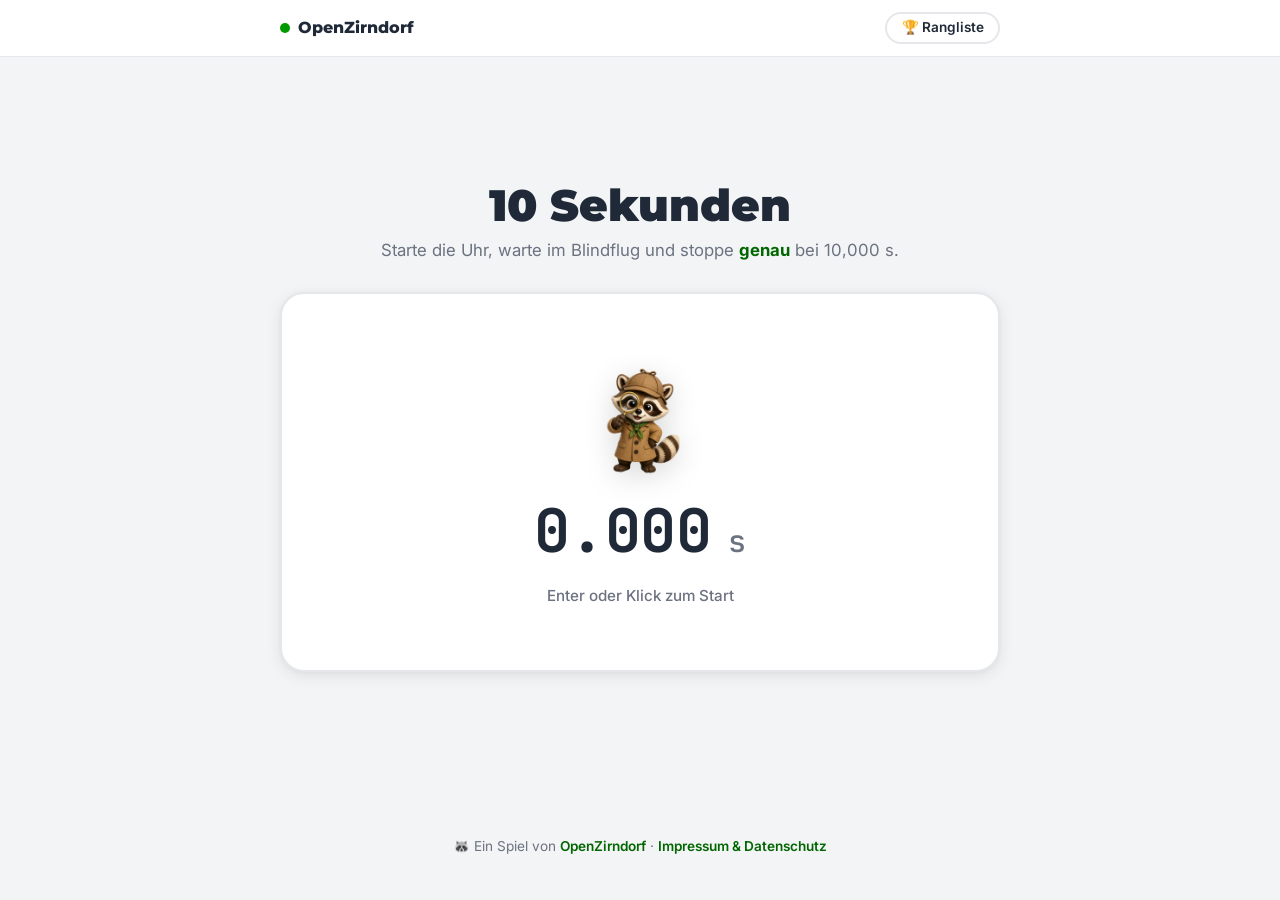
==== index.html @ 09c9be19 "Spiel „10 Sekunden“: statische Seite mit Preisstufen 10-Sekunden-Zeitgefühlsspiel im OpenZirndorf-Lo" ====
<!doctype html>
<html lang="de">
<head>
  <meta charset="utf-8" />
  <meta name="viewport" content="width=device-width, initial-scale=1" />
  <title>10 Sekunden – Triff die Zeit!</title>
  <meta name="description" content="Triff exakt 10 Sekunden ohne hinzuschauen. Ein kleines Reaktionsspiel von OpenZirndorf mit Waschbär-Maskottchen und lokaler Bestenliste." />
  <link rel="icon" href="images/favicon.svg" type="image/svg+xml" />
  <link rel="preconnect" href="https://fonts.googleapis.com" />
  <link rel="preconnect" href="https://fonts.gstatic.com" crossorigin />
  <link href="https://fonts.googleapis.com/css2?family=Inter:ital,opsz,wght@0,14..32,400;0,14..32,500;0,14..32,600;0,14..32,700;0,14..32,800&family=Montserrat:wght@700;800;900&family=JetBrains+Mono:wght@500;700&display=swap" rel="stylesheet" />
  <link rel="stylesheet" href="style.css" />
</head>
<body>
  <a class="skip-link" href="#stage">Zum Spiel springen</a>

  <header class="topbar">
    <div class="container topbar-inner">
      <a class="brand" href="https://openzirndorf.de/" target="_blank" rel="noopener noreferrer">
        <span class="brand-dot" aria-hidden="true"></span>
        OpenZirndorf
      </a>
      <button class="btn btn-outline btn-sm" id="open-leaderboard" type="button" aria-haspopup="dialog">
        🏆 Rangliste
      </button>
    </div>
  </header>

  <main id="main">
    <div class="container stage-wrap">

      <h1 class="title">10 Sekunden</h1>
      <p class="subtitle">Starte die Uhr, warte im Blindflug und stoppe <strong>genau</strong> bei 10,000&nbsp;s.</p>

      <section id="stage" class="stage" tabindex="0" role="button" aria-label="Spielfläche – Enter oder Klick zum Starten/Stoppen">

        <img class="mascot" id="mascot" src="images/waschbaer.png" alt="Der OpenZirndorf-Waschbär mit Lupe" />

        <div class="timer" id="timer" aria-live="off">
          <span id="timer-value">0.000</span><span class="timer-unit">&nbsp;s</span>
        </div>

        <p class="stage-hint" id="stage-hint">Enter oder Klick zum Start</p>

        <div class="result" id="result" hidden>
          <div class="prize-banner" id="prize-banner" hidden role="status">
            <span class="prize-label" id="prize-label"></span>
            <span class="prize-instruction">Zeig das dem Standpersonal für deinen Stempel.</span>
          </div>
          <p class="result-headline" id="result-headline"></p>
          <p class="result-detail" id="result-detail"></p>

          <form class="entry-form" id="entry-form" hidden>
            <label for="nickname">Top-20-Ergebnis! Magst du dich eintragen? (freiwillig)</label>
            <div class="entry-row">
              <input type="text" id="nickname" name="nickname" maxlength="20" placeholder="Nickname (optional)" autocomplete="off" />
              <button class="btn btn-primary" type="submit">Eintragen</button>
            </div>
            <button class="btn-link" id="skip-entry" type="button">Ohne Eintrag weiter</button>
          </form>

          <p class="result-again">Enter oder Klick für die nächste Runde</p>
        </div>

      </section>

    </div>
  </main>

  <div class="modal-backdrop" id="modal-backdrop" hidden>
    <div class="modal" role="dialog" aria-modal="true" aria-labelledby="modal-title">
      <div class="modal-head">
        <h2 id="modal-title">🏆 Top 20</h2>
        <button class="btn-icon" id="close-leaderboard" type="button" aria-label="Schließen">✕</button>
      </div>
      <p class="modal-hint">Gespeichert nur in diesem Browser.</p>
      <ol class="leaderboard-list" id="leaderboard-list"></ol>
      <p class="leaderboard-empty" id="leaderboard-empty" hidden>Noch keine Einträge – sei der/die Erste!</p>
    </div>
  </div>

  <footer class="footer">
    <div class="container">
      <p>🦝 Ein Spiel von <a href="https://openzirndorf.de/" target="_blank" rel="noopener noreferrer">OpenZirndorf</a> · <a href="impressum.html">Impressum &amp; Datenschutz</a></p>
    </div>
  </footer>

  <script src="app.js"></script>
</body>
</html>
---- style.css ----
/* ============================================================
   10 Sekunden – Stylesheet
   Farb-/Typo-Tokens übernommen aus den OpenZirndorf Design Tokens v1
   (https://openzirndorf.de/design-tokens/v1/tokens.css), lokal
   eingebettet, damit die Seite als reines statisches GitHub-Pages-
   Deployment ohne externe Abhängigkeit (außer Google Fonts) läuft.
   ============================================================ */

:root {
  --oz-brand-green:       #009A00;
  --oz-brand-green-hover: #007a00;
  --oz-brand-green-dark:  #006600;
  --oz-brand-dark:        #1F2937;
  --oz-brand-orange:      #d96020;

  --text:         #1F2937;
  --text-muted:   #6B7280;
  --bg:           #FFFFFF;
  --bg-alt:       #F3F4F6;
  --bg-green:     #eef7e6;
  --bg-orange:    #fff4eb;
  --border:       #E5E7EB;

  --font-heading: 'Montserrat', sans-serif;
  --font-body:    'Inter', 'Segoe UI', system-ui, sans-serif;
  --font-mono:    'JetBrains Mono', 'Fira Code', monospace;

  --radius-sm: 8px;
  --radius:    14px;
  --radius-lg: 24px;

  --shadow:       0 4px 16px rgba(0, 0, 0, 0.08), 0 1px 4px rgba(0, 0, 0, 0.04);
  --shadow-hover: 0 8px 32px rgba(0, 0, 0, 0.12), 0 2px 8px rgba(0, 0, 0, 0.06);

  --container: min(720px, calc(100% - 2.5rem));
  --t: 0.2s ease;
}

*, *::before, *::after { box-sizing: border-box; }

html { scroll-behavior: smooth; }

body {
  margin: 0;
  min-height: 100vh;
  display: flex;
  flex-direction: column;
  font-family: var(--font-body);
  color: var(--text);
  background: var(--bg-alt);
  -webkit-font-smoothing: antialiased;
  -moz-osx-font-smoothing: grayscale;
}

main { flex: 1; display: flex; align-items: center; }
img { max-width: 100%; height: auto; }
a { color: inherit; }
button { font-family: inherit; cursor: pointer; }

.skip-link {
  position: absolute;
  left: -10000px;
  top: 1rem;
  z-index: 100;
  background: #fff;
  color: var(--text);
  padding: 0.5rem 1rem;
  border-radius: var(--radius-sm);
  border: 1px solid var(--border);
  font-weight: 600;
}
.skip-link:focus { left: 1rem; }

.container { width: var(--container); margin: 0 auto; }

/* ---- Topbar ---- */
.topbar {
  background: #fff;
  border-bottom: 1px solid var(--border);
}
.topbar-inner {
  display: flex;
  align-items: center;
  justify-content: space-between;
  padding: 0.75rem 0;
}
.brand {
  display: inline-flex;
  align-items: center;
  gap: 0.5rem;
  font-family: var(--font-heading);
  font-weight: 800;
  text-decoration: none;
  font-size: 1rem;
  color: var(--text);
}
.brand-dot {
  width: 10px;
  height: 10px;
  border-radius: 50%;
  background: var(--oz-brand-green);
  display: inline-block;
}

/* ---- Buttons ---- */
.btn {
  display: inline-flex;
  align-items: center;
  justify-content: center;
  gap: 0.4em;
  padding: 0.65rem 1.3rem;
  border-radius: 999px;
  font-size: 0.95rem;
  font-weight: 600;
  line-height: 1;
  border: 2px solid transparent;
  transition: transform var(--t), box-shadow var(--t), background var(--t), color var(--t), border-color var(--t);
  white-space: nowrap;
}
.btn:hover { transform: translateY(-1px); }
.btn:active { transform: translateY(0); }
.btn-sm { padding: 0.45rem 0.9rem; font-size: 0.85rem; }

.btn-primary {
  background: var(--oz-brand-green);
  color: #fff;
  border-color: var(--oz-brand-green);
}
.btn-primary:hover {
  background: var(--oz-brand-green-hover);
  border-color: var(--oz-brand-green-hover);
  box-shadow: 0 4px 16px rgba(0, 154, 0, 0.35);
}

.btn-outline {
  background: transparent;
  color: var(--text);
  border-color: var(--border);
}
.btn-outline:hover { background: var(--bg-alt); border-color: #b0b7c0; }

.btn-icon {
  background: transparent;
  border: none;
  font-size: 1.1rem;
  color: var(--text-muted);
  padding: 0.25rem 0.5rem;
  border-radius: var(--radius-sm);
}
.btn-icon:hover { background: var(--bg-alt); color: var(--text); }

/* ---- Stage ---- */
.stage-wrap { padding: 2.5rem 0 3rem; text-align: center; }

.title {
  font-family: var(--font-heading);
  font-weight: 900;
  font-size: clamp(2rem, 6vw, 2.75rem);
  margin: 0 0 0.5rem;
  color: var(--oz-brand-dark);
}
.subtitle {
  margin: 0 0 2rem;
  color: var(--text-muted);
  font-size: 1.05rem;
}
.subtitle strong { color: var(--oz-brand-green-dark); }

.stage {
  position: relative;
  background: #fff;
  border-radius: var(--radius-lg);
  box-shadow: var(--shadow);
  border: 2px solid var(--border);
  padding: 2.5rem 1.75rem 2rem;
  min-height: 380px;
  display: flex;
  flex-direction: column;
  align-items: center;
  justify-content: center;
  gap: 1rem;
  cursor: pointer;
  user-select: none;
  transition: box-shadow var(--t), border-color var(--t), transform var(--t);
}
.stage:hover { box-shadow: var(--shadow-hover); }
.stage:focus-visible {
  outline: none;
  border-color: var(--oz-brand-green);
  box-shadow: 0 0 0 4px var(--bg-green), var(--shadow-hover);
}
.stage.is-running {
  border-color: var(--oz-brand-orange);
  background: var(--bg-orange);
}
.stage.is-result {
  border-color: var(--oz-brand-green);
  background: var(--bg-green);
}

.mascot {
  width: 108px;
  height: auto;
  filter: drop-shadow(0 6px 14px rgba(0, 0, 0, 0.15));
  transition: transform var(--t);
}
.stage.is-running .mascot { animation: sniff var(--sniff-duration, 1.15s) ease-in-out infinite; }
.stage.is-result .mascot { transform: scale(1.06) rotate(-2deg); }

@keyframes sniff {
  0%, 100% { transform: translateY(0) rotate(0deg); }
  50% { transform: translateY(-4px) rotate(-3deg); }
}

.timer {
  font-family: var(--font-mono);
  font-variant-numeric: tabular-nums;
  font-weight: 700;
  font-size: clamp(2.5rem, 9vw, 3.75rem);
  color: var(--oz-brand-dark);
  letter-spacing: -0.01em;
}
.timer-unit { font-size: 0.5em; color: var(--text-muted); font-weight: 500; }

.timer.is-hidden #timer-value,
.timer.is-hidden .timer-unit {
  visibility: hidden;
}
.timer.is-hidden { position: relative; }
.timer.is-hidden::after {
  content: "🔍 …schnüffel…";
  position: absolute;
  inset: 0;
  display: flex;
  align-items: center;
  justify-content: center;
  font-family: var(--font-body);
  font-weight: 600;
  font-size: 1.1rem;
  color: var(--oz-brand-orange);
  animation: pulse 1.1s ease-in-out infinite;
}
@keyframes pulse {
  0%, 100% { opacity: 0.55; }
  50% { opacity: 1; }
}

.stage-hint {
  margin: 0;
  color: var(--text-muted);
  font-size: 0.95rem;
  font-weight: 500;
}

.result { width: 100%; max-width: 360px; }

.prize-banner[hidden] {
  display: none;
}
.prize-banner {
  display: block;
  border-radius: var(--radius);
  padding: 0.9rem 1.1rem;
  margin: 0 0 1rem;
  font-size: 1rem;
  animation: prize-pop 0.4s ease;
}
.prize-label {
  display: block;
  font-family: var(--font-heading);
  font-weight: 800;
  font-size: 1.3rem;
  margin-bottom: 0.2rem;
}
.prize-instruction {
  display: block;
  font-size: 0.9rem;
  font-weight: 600;
}
.prize-haupt {
  background: #fff7e0;
  border: 2px solid #b8860b;
  color: #7a5c00;
}
.prize-trost {
  background: var(--bg-green);
  border: 2px solid var(--oz-brand-green);
  color: var(--oz-brand-green-dark);
}
@keyframes prize-pop {
  0% { transform: scale(0.9); opacity: 0; }
  100% { transform: scale(1); opacity: 1; }
}

.result-headline {
  font-family: var(--font-heading);
  font-weight: 800;
  font-size: 1.4rem;
  margin: 0 0 0.4rem;
  color: var(--oz-brand-green-dark);
}
.result-detail {
  margin: 0 0 1.25rem;
  color: var(--text);
  font-size: 1.05rem;
}
.result-detail .deviation { font-family: var(--font-mono); font-weight: 700; }
.result-again {
  margin: 1rem 0 0;
  color: var(--text-muted);
  font-size: 0.9rem;
}

.entry-form { text-align: left; }
.entry-form label {
  display: block;
  font-weight: 600;
  font-size: 0.9rem;
  margin-bottom: 0.4rem;
  color: var(--oz-brand-dark);
}
.entry-row { display: flex; gap: 0.5rem; }
.entry-row input {
  flex: 1;
  min-width: 0;
  padding: 0.6rem 0.85rem;
  border-radius: var(--radius-sm);
  border: 2px solid var(--border);
  font-size: 0.95rem;
  font-family: inherit;
}
.entry-row input:focus {
  outline: none;
  border-color: var(--oz-brand-green);
}

.btn-link {
  display: inline-block;
  margin-top: 0.6rem;
  background: none;
  border: none;
  padding: 0;
  font-size: 0.85rem;
  color: var(--text-muted);
  text-decoration: underline;
}
.btn-link:hover { color: var(--text); }

/* ---- Leaderboard modal ---- */
.modal-backdrop[hidden] {
  display: none;
}
.modal-backdrop {
  position: fixed;
  inset: 0;
  background: rgba(17, 24, 39, 0.5);
  display: flex;
  align-items: center;
  justify-content: center;
  padding: 1.5rem;
  z-index: 100;
}
.modal {
  background: #fff;
  border-radius: var(--radius-lg);
  box-shadow: var(--shadow-hover);
  width: min(420px, 100%);
  max-height: 85vh;
  overflow-y: auto;
  padding: 1.5rem;
}
.modal-head {
  display: flex;
  align-items: center;
  justify-content: space-between;
  margin-bottom: 0.25rem;
}
.modal-head h2 {
  font-family: var(--font-heading);
  font-size: 1.3rem;
  margin: 0;
}
.modal-hint {
  margin: 0 0 1rem;
  color: var(--text-muted);
  font-size: 0.85rem;
}

.leaderboard-list {
  list-style: none;
  margin: 0;
  padding: 0;
  display: flex;
  flex-direction: column;
  gap: 0.4rem;
}
.leaderboard-list li {
  display: flex;
  align-items: center;
  gap: 0.75rem;
  padding: 0.55rem 0.7rem;
  border-radius: var(--radius-sm);
  background: var(--bg-alt);
  font-size: 0.95rem;
}
.leaderboard-list li.is-new {
  background: var(--bg-green);
  border: 1px solid var(--oz-brand-green);
}
.leaderboard-list .rank {
  font-family: var(--font-mono);
  font-weight: 700;
  color: var(--text-muted);
  width: 1.6em;
  text-align: right;
}
.leaderboard-list li:nth-child(1) .rank { color: #b8860b; }
.leaderboard-list li:nth-child(2) .rank { color: #8a8f98; }
.leaderboard-list li:nth-child(3) .rank { color: #a9652f; }
.leaderboard-list .lb-nick {
  flex: 1;
  font-weight: 600;
  overflow: hidden;
  text-overflow: ellipsis;
  white-space: nowrap;
}
.leaderboard-list .lb-dev {
  font-family: var(--font-mono);
  color: var(--oz-brand-green-dark);
  font-size: 0.9rem;
}
.leaderboard-empty { color: var(--text-muted); font-size: 0.95rem; }

/* ---- Footer ---- */
.footer {
  padding: 1.5rem 0 2rem;
  text-align: center;
  color: var(--text-muted);
  font-size: 0.85rem;
}
.footer a { color: var(--oz-brand-green-dark); font-weight: 600; text-decoration: none; }
.footer a:hover { text-decoration: underline; }

@media (max-width: 420px) {
  .entry-row { flex-direction: column; }
  .stage { padding: 2rem 1.25rem 1.75rem; min-height: 340px; }
}
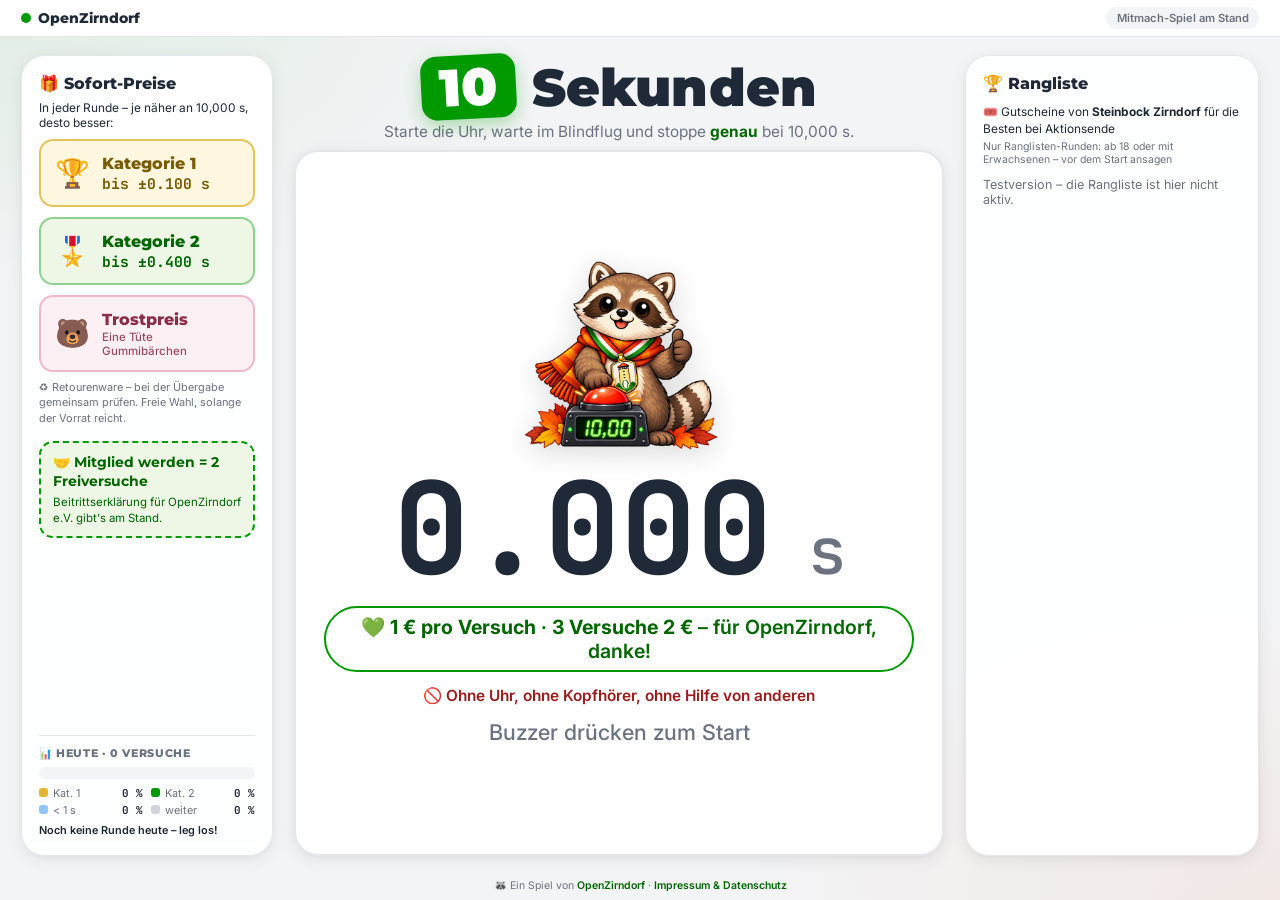
==== commit bab9c87d: "Spiel für den Stand: Ranglisten-Runden, Zettel-Code, Preisstufen, Testmodus Ablauf am Stand - Taste " ====
--- a/index.html
+++ b/index.html
@@ -1,90 +1,175 @@
 <!doctype html>
-<html lang="de">
+<html lang="de" class="game">
 <head>
   <meta charset="utf-8" />
   <meta name="viewport" content="width=device-width, initial-scale=1" />
   <title>10 Sekunden – Triff die Zeit!</title>
-  <meta name="description" content="Triff exakt 10 Sekunden ohne hinzuschauen. Ein kleines Reaktionsspiel von OpenZirndorf mit Waschbär-Maskottchen und lokaler Bestenliste." />
+  <meta name="description" content="Triff exakt 10 Sekunden ohne hinzuschauen. Ein kleines Reaktionsspiel von OpenZirndorf mit Waschbär-Maskottchen und Live-Bestenliste." />
   <link rel="icon" href="images/favicon.svg" type="image/svg+xml" />
   <link rel="preconnect" href="https://fonts.googleapis.com" />
   <link rel="preconnect" href="https://fonts.gstatic.com" crossorigin />
   <link href="https://fonts.googleapis.com/css2?family=Inter:ital,opsz,wght@0,14..32,400;0,14..32,500;0,14..32,600;0,14..32,700;0,14..32,800&family=Montserrat:wght@700;800;900&family=JetBrains+Mono:wght@500;700&display=swap" rel="stylesheet" />
   <link rel="stylesheet" href="style.css" />
 </head>
-<body>
+<body class="game-page">
   <a class="skip-link" href="#stage">Zum Spiel springen</a>
 
   <header class="topbar">
-    <div class="container topbar-inner">
+    <div class="layout topbar-inner">
       <a class="brand" href="https://openzirndorf.de/" target="_blank" rel="noopener noreferrer">
         <span class="brand-dot" aria-hidden="true"></span>
         OpenZirndorf
       </a>
-      <button class="btn btn-outline btn-sm" id="open-leaderboard" type="button" aria-haspopup="dialog">
-        🏆 Rangliste
-      </button>
+      <span class="topbar-tag">Mitmach-Spiel am Stand</span>
     </div>
   </header>
 
   <main id="main">
-    <div class="container stage-wrap">
+    <div class="layout game-grid">
 
-      <h1 class="title">10 Sekunden</h1>
-      <p class="subtitle">Starte die Uhr, warte im Blindflug und stoppe <strong>genau</strong> bei 10,000&nbsp;s.</p>
+      <!-- ===== Linke Spalte: Sofort-Preise + Tagesstatistik =====
+           Bewusst knapp: Ausführliche Regeln stehen auf dem ausgedruckten
+           Spielregeln-Blatt neben dem Bildschirm und unter /teilnahme. -->
+      <aside class="panel panel-info" aria-labelledby="info-title">
+        <h2 class="panel-title" id="info-title">🎁 Sofort-Preise</h2>
+        <p class="panel-text">In jeder Runde – je näher an 10,000&nbsp;s, desto besser:</p>
+        <ul class="tiers">
+          <li class="tier tier-kat1">
+            <span class="tier-icon" aria-hidden="true">🏆</span>
+            <span class="tier-body">
+              <span class="tier-name">Kategorie 1</span>
+              <span class="tier-range">bis ±<span data-threshold="kat1">0.100</span>&nbsp;s</span>
+            </span>
+          </li>
+          <li class="tier tier-kat2">
+            <span class="tier-icon" aria-hidden="true">🎖️</span>
+            <span class="tier-body">
+              <span class="tier-name">Kategorie 2</span>
+              <span class="tier-range">bis ±<span data-threshold="kat2">0.400</span>&nbsp;s</span>
+            </span>
+          </li>
+          <li class="tier tier-trost">
+            <span class="tier-icon" aria-hidden="true">🐻</span>
+            <span class="tier-body">
+              <span class="tier-name">Trostpreis</span>
+              <span class="tier-desc">Eine Tüte Gummibärchen</span>
+            </span>
+          </li>
+        </ul>
+        <p class="panel-note">♻️ Retourenware – bei der Übergabe gemeinsam prüfen. Freie Wahl, solange der Vorrat reicht.</p>
 
-      <section id="stage" class="stage" tabindex="0" role="button" aria-label="Spielfläche – Enter oder Klick zum Starten/Stoppen">
+        <p class="member-card"><strong>🤝 Mitglied werden = 2 Freiversuche</strong> Beitrittserklärung für OpenZirndorf e.V. gibt's am Stand.</p>
 
-        <img class="mascot" id="mascot" src="images/waschbaer.png" alt="Der OpenZirndorf-Waschbär mit Lupe" />
+        <section class="stats" aria-labelledby="stats-title">
+          <h3 class="stats-title" id="stats-title">📊 Heute · <span id="stats-count">0 Versuche</span></h3>
+          <div class="stats-bar" id="stats-bar" aria-hidden="true"></div>
+          <ul class="stats-legend" id="stats-legend"></ul>
+          <p class="stats-best" id="stats-best"></p>
+        </section>
+      </aside>
 
-        <div class="timer" id="timer" aria-live="off">
-          <span id="timer-value">0.000</span><span class="timer-unit">&nbsp;s</span>
+      <!-- ===== Mitte: Spiel ===== -->
+      <section class="play" aria-labelledby="game-title">
+        <h1 class="title" id="game-title"><span class="title-num">10</span> Sekunden</h1>
+        <p class="subtitle">Starte die Uhr, warte im Blindflug und stoppe <strong>genau</strong> bei 10,000&nbsp;s.</p>
+
+        <div id="stage" class="stage" tabindex="0" role="button" aria-label="Spielfläche – Buzzer, Enter oder Klick zum Starten/Stoppen">
+
+          <img class="mascot" id="mascot" src="images/waschbaer-buzzer.png" alt="Der OpenZirndorf-Waschbär drückt einen roten Buzzer, die Anzeige zeigt 10,00" />
+
+          <div class="timer" id="timer" aria-live="off">
+            <span id="timer-value">0.000</span><span class="timer-unit">&nbsp;s</span>
+          </div>
+
+          <p class="donate-badge" id="donate-badge">💚 <strong>1&nbsp;€ pro Versuch</strong> · <strong>3 Versuche 2&nbsp;€</strong> – für OpenZirndorf, danke!</p>
+
+          <p class="rules-line" id="rules-line">🚫 Ohne Uhr, ohne Kopfhörer, ohne Hilfe von anderen</p>
+
+          <p class="ranked-badge" id="ranked-badge" hidden>🏆 Ranglisten-Runde</p>
+
+          <p class="stage-hint" id="stage-hint">Buzzer drücken zum Start</p>
+
+          <div class="result" id="result" hidden>
+            <div class="prize-banner" id="prize-banner" hidden role="status">
+              <span class="prize-label" id="prize-label"></span>
+              <span class="prize-instruction" id="prize-instruction"></span>
+            </div>
+            <p class="result-headline" id="result-headline"></p>
+            <p class="result-detail" id="result-detail"></p>
+            <p class="trost-note" id="trost-note" hidden>🐻 Trostpreis: eine Tüte Gummibärchen</p>
+            <p class="result-compare" id="result-compare" hidden></p>
+
+            <div class="claim" id="claim" hidden>
+              <div class="claim-qr" id="claim-qr" aria-hidden="true"></div>
+              <div class="claim-text">
+                <strong class="claim-title">Platz <span id="claim-rank"></span> – trag deine Mail ein!</strong>
+                <span class="claim-name-label">Du stehst in der Rangliste als</span>
+                <span class="claim-name" id="claim-name"></span>
+                <span class="claim-slip">Code <span class="claim-code" id="claim-code"></span> · Zeit <span class="claim-time" id="claim-time"></span>&nbsp;s</span>
+                <span>📱 QR-Code mit dem Handy scannen</span>
+                <span>📝 oder Zettel vom Standpersonal: Mail eintragen → in die Box</span>
+                <span class="claim-small">Ohne Mail können wir dich bei einem Ranglisten-Preis nicht erreichen.</span>
+              </div>
+            </div>
+            <p class="muted-note" id="claim-note" hidden></p>
+
+            <p class="result-again">Buzzer drücken für die nächste Runde</p>
+          </div>
+
+          <div class="result-bar" id="result-bar" aria-hidden="true"></div>
         </div>
+      </section>
 
-        <p class="stage-hint" id="stage-hint">Enter oder Klick zum Start</p>
-
-        <div class="result" id="result" hidden>
-          <div class="prize-banner" id="prize-banner" hidden role="status">
-            <span class="prize-label" id="prize-label"></span>
-            <span class="prize-instruction">Zeig das dem Standpersonal für deinen Stempel.</span>
-          </div>
-          <p class="result-headline" id="result-headline"></p>
-          <p class="result-detail" id="result-detail"></p>
-
-          <form class="entry-form" id="entry-form" hidden>
-            <label for="nickname">Top-20-Ergebnis! Magst du dich eintragen? (freiwillig)</label>
-            <div class="entry-row">
-              <input type="text" id="nickname" name="nickname" maxlength="20" placeholder="Nickname (optional)" autocomplete="off" />
-              <button class="btn btn-primary" type="submit">Eintragen</button>
-            </div>
-            <button class="btn-link" id="skip-entry" type="button">Ohne Eintrag weiter</button>
-          </form>
-
-          <p class="result-again">Enter oder Klick für die nächste Runde</p>
+      <!-- ===== Rechte Spalte: Rangliste + Ranglisten-Preise ===== -->
+      <aside class="panel panel-board" aria-labelledby="board-title">
+        <div class="panel-head">
+          <h2 class="panel-title" id="board-title">🏆 Rangliste</h2>
+          <span class="live-dot" id="live-dot" title="Wird automatisch aktualisiert">live</span>
         </div>
-
-      </section>
+        <!-- Sponsoren der Ranglisten-Preise (Gutscheine). Weitere Namen mit
+             " · " anhängen. Die Sofort-Preise sind nicht gesponsert. -->
+        <p class="board-prize">🎟️ Gutscheine von <strong>Steinbock Zirndorf</strong> für die Besten bei Aktionsende</p>
+        <p class="board-note">Nur Ranglisten-Runden: ab 18 oder mit Erwachsenen – vor dem Start ansagen</p>
+        <ol class="board" id="leaderboard-list"></ol>
+        <p class="board-empty" id="leaderboard-empty" hidden>Noch keine Einträge – sei der/die Erste!</p>
+        <p class="error" id="leaderboard-error" hidden>Rangliste gerade nicht erreichbar.</p>
+      </aside>
 
     </div>
   </main>
 
-  <div class="modal-backdrop" id="modal-backdrop" hidden>
-    <div class="modal" role="dialog" aria-modal="true" aria-labelledby="modal-title">
-      <div class="modal-head">
-        <h2 id="modal-title">🏆 Top 20</h2>
-        <button class="btn-icon" id="close-leaderboard" type="button" aria-label="Schließen">✕</button>
+  <!-- Personal-Anzeige: Taste S am Spiel-PC. Nicht für Mitspielende gedacht,
+       daher kein sichtbarer Knopf. -->
+  <div class="staff" id="staff" hidden role="dialog" aria-labelledby="staff-title">
+    <h2 id="staff-title">🛠️ Standpersonal</h2>
+    <ul class="staff-summary" id="staff-summary"></ul>
+    <form id="staff-form">
+      <fieldset>
+        <legend>Preisfenster (± Millisekunden)</legend>
+        <label>Kategorie 1 <input name="kat1Ms" type="number" min="0" max="5000" step="10" inputmode="numeric" /></label>
+        <label>Kategorie 2 <input name="kat2Ms" type="number" min="0" max="5000" step="10" inputmode="numeric" /></label>
+      </fieldset>
+      <fieldset>
+        <legend>Vorrat zu Beginn</legend>
+        <label>Kategorie 1 <input name="kat1Stock" type="number" min="0" max="999" inputmode="numeric" /></label>
+        <label>Kategorie 2 <input name="kat2Stock" type="number" min="0" max="999" inputmode="numeric" /></label>
+      </fieldset>
+      <div class="staff-actions">
+        <button type="submit" class="staff-btn primary">Übernehmen</button>
+        <button type="button" class="staff-btn" id="staff-close">Schließen</button>
+        <button type="button" class="staff-btn danger" id="staff-reset">Tag zurücksetzen</button>
       </div>
-      <p class="modal-hint">Gespeichert nur in diesem Browser.</p>
-      <ol class="leaderboard-list" id="leaderboard-list"></ol>
-      <p class="leaderboard-empty" id="leaderboard-empty" hidden>Noch keine Einträge – sei der/die Erste!</p>
-    </div>
+      <p class="staff-hint">R = nächste Runde als Ranglisten-Runde · S/Esc = schließen · Werte gelten nur auf diesem Rechner.</p>
+    </form>
   </div>
 
   <footer class="footer">
     <div class="container">
-      <p>🦝 Ein Spiel von <a href="https://openzirndorf.de/" target="_blank" rel="noopener noreferrer">OpenZirndorf</a> · <a href="impressum.html">Impressum &amp; Datenschutz</a></p>
+      <p>🦝 Ein Spiel von <a href="https://openzirndorf.de/" target="_blank" rel="noopener noreferrer">OpenZirndorf</a><span class="terms-item"> · <a data-terms-link href="#">Teilnahmebedingungen</a></span> · <a href="impressum.html">Impressum &amp; Datenschutz</a></p>
     </div>
   </footer>
 
+  <script src="vendor/qrcode.js"></script>
   <script src="app.js"></script>
 </body>
 </html>
--- a/style.css
+++ b/style.css
@@ -150,7 +150,6 @@
 .btn-icon:hover { background: var(--bg-alt); color: var(--text); }
 
 /* ---- Stage ---- */
-.stage-wrap { padding: 2.5rem 0 3rem; text-align: center; }
 
 .title {
   font-family: var(--font-heading);
@@ -277,12 +276,12 @@
   font-size: 0.9rem;
   font-weight: 600;
 }
-.prize-haupt {
+.prize-kat1 {
   background: #fff7e0;
   border: 2px solid #b8860b;
   color: #7a5c00;
 }
-.prize-trost {
+.prize-kat2 {
   background: var(--bg-green);
   border: 2px solid var(--oz-brand-green);
   color: var(--oz-brand-green-dark);
@@ -305,131 +304,19 @@
   font-size: 1.05rem;
 }
 .result-detail .deviation { font-family: var(--font-mono); font-weight: 700; }
+.muted-note { color: var(--text-muted); font-size: 0.85rem; }
 .result-again {
   margin: 1rem 0 0;
   color: var(--text-muted);
   font-size: 0.9rem;
 }
 
-.entry-form { text-align: left; }
-.entry-form label {
-  display: block;
+.error {
+  color: #B91C1C;
   font-weight: 600;
-  font-size: 0.9rem;
-  margin-bottom: 0.4rem;
-  color: var(--oz-brand-dark);
-}
-.entry-row { display: flex; gap: 0.5rem; }
-.entry-row input {
-  flex: 1;
-  min-width: 0;
-  padding: 0.6rem 0.85rem;
-  border-radius: var(--radius-sm);
-  border: 2px solid var(--border);
-  font-size: 0.95rem;
-  font-family: inherit;
-}
-.entry-row input:focus {
-  outline: none;
-  border-color: var(--oz-brand-green);
-}
-
-.btn-link {
-  display: inline-block;
-  margin-top: 0.6rem;
-  background: none;
-  border: none;
-  padding: 0;
   font-size: 0.85rem;
-  color: var(--text-muted);
-  text-decoration: underline;
-}
-.btn-link:hover { color: var(--text); }
-
-/* ---- Leaderboard modal ---- */
-.modal-backdrop[hidden] {
-  display: none;
-}
-.modal-backdrop {
-  position: fixed;
-  inset: 0;
-  background: rgba(17, 24, 39, 0.5);
-  display: flex;
-  align-items: center;
-  justify-content: center;
-  padding: 1.5rem;
-  z-index: 100;
-}
-.modal {
-  background: #fff;
-  border-radius: var(--radius-lg);
-  box-shadow: var(--shadow-hover);
-  width: min(420px, 100%);
-  max-height: 85vh;
-  overflow-y: auto;
-  padding: 1.5rem;
-}
-.modal-head {
-  display: flex;
-  align-items: center;
-  justify-content: space-between;
-  margin-bottom: 0.25rem;
-}
-.modal-head h2 {
-  font-family: var(--font-heading);
-  font-size: 1.3rem;
-  margin: 0;
-}
-.modal-hint {
-  margin: 0 0 1rem;
-  color: var(--text-muted);
-  font-size: 0.85rem;
-}
-
-.leaderboard-list {
-  list-style: none;
-  margin: 0;
-  padding: 0;
-  display: flex;
-  flex-direction: column;
-  gap: 0.4rem;
-}
-.leaderboard-list li {
-  display: flex;
-  align-items: center;
-  gap: 0.75rem;
-  padding: 0.55rem 0.7rem;
-  border-radius: var(--radius-sm);
-  background: var(--bg-alt);
-  font-size: 0.95rem;
-}
-.leaderboard-list li.is-new {
-  background: var(--bg-green);
-  border: 1px solid var(--oz-brand-green);
-}
-.leaderboard-list .rank {
-  font-family: var(--font-mono);
-  font-weight: 700;
-  color: var(--text-muted);
-  width: 1.6em;
-  text-align: right;
-}
-.leaderboard-list li:nth-child(1) .rank { color: #b8860b; }
-.leaderboard-list li:nth-child(2) .rank { color: #8a8f98; }
-.leaderboard-list li:nth-child(3) .rank { color: #a9652f; }
-.leaderboard-list .lb-nick {
-  flex: 1;
-  font-weight: 600;
-  overflow: hidden;
-  text-overflow: ellipsis;
-  white-space: nowrap;
-}
-.leaderboard-list .lb-dev {
-  font-family: var(--font-mono);
-  color: var(--oz-brand-green-dark);
-  font-size: 0.9rem;
-}
-.leaderboard-empty { color: var(--text-muted); font-size: 0.95rem; }
+  margin: 0.5rem 0 0;
+}
 
 /* ---- Footer ---- */
 .footer {
@@ -441,7 +328,527 @@
 .footer a { color: var(--oz-brand-green-dark); font-weight: 600; text-decoration: none; }
 .footer a:hover { text-decoration: underline; }
 
+
+
+/* ============================================================
+   Spielseite: drei Spalten (Preise · Spiel · Rangliste)
+   ============================================================ */
+
+.game-page {
+  background:
+    radial-gradient(900px 500px at 0% 0%, rgba(0, 154, 0, 0.08), transparent 60%),
+    radial-gradient(900px 500px at 100% 100%, rgba(217, 96, 32, 0.08), transparent 60%),
+    var(--bg-alt);
+  background-attachment: fixed;
+}
+
+.layout { width: min(1240px, calc(100% - 2rem)); margin: 0 auto; }
+
+.topbar-tag {
+  font-size: 0.8rem;
+  font-weight: 600;
+  color: var(--text-muted);
+  background: var(--bg-alt);
+  padding: 0.3rem 0.75rem;
+  border-radius: 999px;
+}
+
+.game-grid {
+  display: grid;
+  grid-template-columns: 260px minmax(0, 1fr) 320px;
+  grid-template-areas: "info play board";
+  gap: 1.75rem;
+  align-items: start;
+  padding: 2.25rem 0 2.5rem;
+}
+.panel-info  { grid-area: info; }
+.play        { grid-area: play; text-align: center; }
+.panel-board { grid-area: board; }
+
+/* Seitenleisten bleiben beim Scrollen stehen */
+.panel {
+  position: sticky;
+  top: 1.25rem;
+  background: rgba(255, 255, 255, 0.92);
+  backdrop-filter: blur(6px);
+  border: 1px solid var(--border);
+  border-radius: var(--radius-lg);
+  box-shadow: var(--shadow);
+  padding: 1.25rem 1.2rem;
+  max-height: calc(100vh - 2.5rem);
+  overflow-y: auto;
+}
+
+.panel-head {
+  display: flex;
+  align-items: center;
+  justify-content: space-between;
+  margin-bottom: 0.75rem;
+}
+.panel-title {
+  font-family: var(--font-heading);
+  font-weight: 800;
+  font-size: 1.15rem;
+  margin: 0;
+  color: var(--oz-brand-dark);
+}
+.panel-info .panel-title { margin-bottom: 0.5rem; }
+.panel-text { font-size: 0.85rem; margin: 0 0 0.6rem; color: var(--text); }
+.panel-note { font-size: 0.78rem; color: var(--text-muted); margin: 0.55rem 0 0; line-height: 1.45; }
+
+/* Sofort-Preise */
+/* Groß genug, um sie aus ein paar Metern Entfernung am Stand zu lesen */
+.tiers { list-style: none; margin: 0; padding: 0; display: grid; gap: 0.7rem; }
+.tier {
+  display: flex;
+  align-items: center;
+  gap: 0.9rem;
+  padding: 0.85rem 1rem;
+  border-radius: var(--radius);
+  border: 2px solid;
+}
+.tier-icon { font-size: 2rem; line-height: 1; }
+.tier-body { display: flex; flex-direction: column; gap: 0.1rem; }
+.tier-name { font-family: var(--font-heading); font-weight: 800; font-size: 1.15rem; }
+.tier-range { font-family: var(--font-mono); font-size: 1.05rem; font-weight: 700; }
+.tier-desc { font-size: 0.82rem; font-weight: 500; opacity: 0.85; }
+.tier-kat1 { background: #fff7e0; border-color: #e5c45c; color: #7a5c00; }
+.tier-kat2 { background: var(--bg-green); border-color: #8fd18f; color: var(--oz-brand-green-dark); }
+.tier-trost { background: #fdf0f4; border-color: #f0b8c8; color: #8a2e4a; }
+/* Titel */
+.title-num {
+  display: inline-block;
+  background: var(--oz-brand-green);
+  color: #fff;
+  padding: 0 0.35em;
+  border-radius: 0.3em;
+  transform: rotate(-3deg);
+  box-shadow: 0 6px 18px rgba(0, 154, 0, 0.3);
+}
+
+.stage { min-height: 400px; }
+.stage.is-running { box-shadow: 0 0 0 6px rgba(217, 96, 32, 0.12), var(--shadow-hover); }
+.stage.is-result  { box-shadow: 0 0 0 6px rgba(0, 154, 0, 0.12), var(--shadow-hover); }
+
+.rank-note { display: inline-block; margin-top: 0.35rem; font-weight: 700; color: var(--oz-brand-green-dark); }
+
+/* So geht's */
+.howto {
+  list-style: none;
+  margin: 1.25rem 0 0;
+  padding: 0;
+  display: flex;
+  justify-content: center;
+  flex-wrap: wrap;
+  gap: 0.5rem 1.25rem;
+  font-size: 0.85rem;
+  color: var(--text-muted);
+}
+.howto li { display: inline-flex; align-items: center; gap: 0.4rem; }
+.howto span {
+  width: 1.4rem;
+  height: 1.4rem;
+  border-radius: 50%;
+  background: #fff;
+  border: 1px solid var(--border);
+  display: inline-flex;
+  align-items: center;
+  justify-content: center;
+  font-weight: 700;
+  font-size: 0.75rem;
+  color: var(--oz-brand-dark);
+}
+
+/* Rangliste */
+.live-dot {
+  display: inline-flex;
+  align-items: center;
+  gap: 0.35rem;
+  font-size: 0.7rem;
+  font-weight: 700;
+  text-transform: uppercase;
+  letter-spacing: 0.06em;
+  color: var(--oz-brand-green-dark);
+}
+.live-dot::before {
+  content: "";
+  width: 8px;
+  height: 8px;
+  border-radius: 50%;
+  background: var(--oz-brand-green);
+  animation: pulse 1.6s ease-in-out infinite;
+}
+.live-dot.is-offline { color: var(--text-muted); }
+.live-dot.is-offline::before { background: #b0b7c0; animation: none; }
+
+.board { list-style: none; margin: 0; padding: 0; display: grid; grid-template-columns: minmax(0, 1fr); gap: 0.3rem; }
+.board li {
+  display: flex;
+  align-items: center;
+  gap: 0.6rem;
+  padding: 0.4rem 0.55rem;
+  border-radius: var(--radius-sm);
+  font-size: 0.9rem;
+  transition: background var(--t);
+}
+.board li:nth-child(odd) { background: var(--bg-alt); }
+.board .rank {
+  flex: none;
+  width: 1.6rem;
+  height: 1.6rem;
+  border-radius: 50%;
+  display: inline-flex;
+  align-items: center;
+  justify-content: center;
+  font-family: var(--font-mono);
+  font-weight: 700;
+  font-size: 0.78rem;
+  color: var(--text-muted);
+}
+.board .nick { flex: 1; min-width: 0; font-weight: 600; overflow: hidden; text-overflow: ellipsis; white-space: nowrap; }
+.board .time {
+  flex: none;
+  font-family: var(--font-mono);
+  font-variant-numeric: tabular-nums;
+  font-size: 0.82rem;
+  font-weight: 700;
+  color: var(--oz-brand-green-dark);
+}
+.board li.top-1 .rank, .board li.top-2 .rank, .board li.top-3 .rank { color: #fff; }
+.board li.top-1 .rank { background: linear-gradient(135deg, #f4c542, #b8860b); }
+.board li.top-2 .rank { background: linear-gradient(135deg, #c9ced6, #8a8f98); }
+.board li.top-3 .rank { background: linear-gradient(135deg, #d99a64, #a9652f); }
+.board li.top-1 .nick { font-weight: 800; }
+.board li.is-new {
+  background: var(--bg-green);
+  box-shadow: inset 0 0 0 2px var(--oz-brand-green);
+  animation: prize-pop 0.4s ease;
+}
+.board-empty { color: var(--text-muted); font-size: 0.9rem; margin: 0; }
+
+/* ---- Responsiv ---- */
+@media (max-width: 1080px) {
+  .game-grid {
+    grid-template-columns: 1fr 1fr;
+    grid-template-areas:
+      "play play"
+      "info board";
+    max-width: 760px;
+    margin: 0 auto;
+  }
+  .panel { position: static; max-height: none; }
+}
+
+@media (max-width: 640px) {
+  .game-grid {
+    grid-template-columns: minmax(0, 1fr);
+    grid-template-areas: "play" "board" "info";
+    padding-top: 1.5rem;
+    gap: 1.25rem;
+  }
+  .topbar-tag { display: none; }
+}
+
 @media (max-width: 420px) {
-  .entry-row { flex-direction: column; }
   .stage { padding: 2rem 1.25rem 1.75rem; min-height: 340px; }
 }
+
+/* ============================================================
+   Vollbild am Stand: Spiel nutzt die ganze Bildschirmfläche,
+   alles skaliert mit der Bildschirmgröße (rem hängt an vw).
+   ============================================================ */
+
+html.game { font-size: clamp(14px, 0.45vw + 8px, 24px); }
+
+.game-page { height: 100vh; height: 100dvh; }
+.game-page .topbar-inner { padding: 0.5rem 0; }
+.game-page main { align-items: stretch; min-height: 0; }
+.game-page .footer { padding: 0.4rem 0 0.6rem; font-size: 0.75rem; }
+.game-page .footer p { margin: 0; }
+
+.layout { width: calc(100% - 3rem); max-width: 2400px; }
+
+.game-grid {
+  grid-template-columns: minmax(250px, 18rem) minmax(0, 1fr) minmax(290px, 21rem);
+  gap: 1.5rem;
+  padding: 1.25rem 0;
+  align-items: stretch;
+  height: 100%;
+}
+
+.panel { position: static; max-height: none; height: 100%; min-height: 0; }
+
+.play { display: flex; flex-direction: column; min-height: 0; }
+.title { font-size: clamp(2rem, 3vw + 1rem, 4rem); margin-bottom: 0.25rem; }
+.subtitle { margin-bottom: 1rem; font-size: 1.1rem; }
+
+.stage {
+  flex: 1;
+  min-height: 360px;
+  overflow: hidden;
+  padding: 2rem;
+}
+.mascot { width: clamp(100px, 22vh, 280px); }
+.timer { font-size: clamp(3.5rem, min(10vw, 19vh), 13rem); line-height: 1; }
+.timer.is-hidden::after { font-size: clamp(1.2rem, 3vh, 2.2rem); }
+.stage-hint { font-size: clamp(1rem, 2.4vh, 1.6rem); }
+
+/* Ergebnis */
+.result { max-width: 46rem; }
+.result-headline { font-size: clamp(1.4rem, 3.5vh, 2.6rem); }
+.prize-banner { padding: 1.1rem 1.4rem; }
+.prize-label { font-size: clamp(1.5rem, 4.5vh, 3.2rem); }
+.prize-instruction { font-size: clamp(0.95rem, 2vh, 1.3rem); }
+.result-detail {
+  display: flex;
+  flex-direction: column;
+  align-items: center;
+  gap: 0.2rem;
+  margin-bottom: 1rem;
+}
+.result-time {
+  font-family: var(--font-mono);
+  font-weight: 700;
+  font-size: clamp(2.5rem, 8vh, 6rem);
+  line-height: 1.05;
+  color: var(--oz-brand-dark);
+}
+.result-detail .deviation { font-size: clamp(1rem, 2.4vh, 1.5rem); color: var(--text-muted); }
+.result-again { font-size: clamp(0.9rem, 1.8vh, 1.15rem); }
+
+/* QR-Code zum Nachtragen */
+.claim[hidden] { display: none; }
+.claim {
+  display: flex;
+  align-items: center;
+  gap: 1.25rem;
+  margin: 0.5rem auto 0;
+  padding: 1rem 1.25rem;
+  background: #fff;
+  border: 2px solid var(--oz-brand-green);
+  border-radius: var(--radius);
+  text-align: left;
+  width: fit-content;
+  max-width: 100%;
+  animation: prize-pop 0.4s ease;
+}
+.claim-qr { flex: none; width: clamp(120px, 20vh, 230px); aspect-ratio: 1; }
+.claim-qr svg { width: 100%; height: 100%; display: block; }
+.claim-text { display: flex; flex-direction: column; gap: 0.35rem; font-size: clamp(0.95rem, 2vh, 1.3rem); font-weight: 600; }
+.claim-title { font-family: var(--font-heading); font-weight: 800; font-size: 1.3em; color: var(--oz-brand-green-dark); }
+.claim-small { font-size: 0.75em; font-weight: 500; color: var(--text-muted); }
+
+/* Countdown bis zum automatischen Zurückspringen */
+.result-bar {
+  position: absolute;
+  left: 0;
+  bottom: 0;
+  height: 6px;
+  width: 100%;
+  background: var(--oz-brand-green);
+  transform-origin: left;
+  transform: scaleX(0);
+  opacity: 0.6;
+}
+.stage:not(.is-result) .result-bar { animation: none !important; transform: scaleX(0); }
+@keyframes result-countdown {
+  from { transform: scaleX(1); }
+  to   { transform: scaleX(0); }
+}
+
+.board li { padding: 0.45rem 0.6rem; font-size: 0.95rem; }
+
+@media (max-width: 1080px) {
+  html.game { font-size: 15px; }
+  .game-page { height: auto; }
+  .game-grid { height: auto; grid-template-columns: 1fr 1fr; }
+  .panel { height: auto; }
+  .stage { min-height: 420px; }
+}
+@media (max-width: 640px) {
+  .game-grid { grid-template-columns: minmax(0, 1fr); }
+  .layout { width: calc(100% - 2rem); }
+  .claim { flex-direction: column; text-align: center; }
+}
+
+/* Ergebnis braucht Platz für Banner + Zeit + QR: Waschbär dort kleiner,
+   auf niedrigen Bildschirmen mit QR-Code ganz weg. */
+.stage.is-result { gap: 0.6rem; padding-top: 1.25rem; padding-bottom: 1.5rem; }
+.stage.is-result .mascot { width: clamp(70px, 13vh, 170px); }
+@media (max-height: 900px) {
+  .stage.is-result:has(.claim:not([hidden])) .mascot { display: none; }
+  .game-page .howto { display: none; }
+}
+
+.claim-name-label { font-size: 0.75em; font-weight: 500; color: var(--text-muted); margin-bottom: -0.3rem; }
+.claim-name {
+  font-family: var(--font-heading);
+  font-weight: 800;
+  font-size: 1.35em;
+  color: var(--oz-brand-dark);
+  margin-bottom: 0.3rem;
+}
+
+/* Hinweis auf der Spielfläche: 1 € pro Versuch, 3 Versuche 2 € */
+.donate-badge {
+  margin: 0;
+  padding: 0.5rem 1.1rem;
+  border-radius: 999px;
+  background: #fff;
+  border: 2px solid var(--oz-brand-green);
+  color: var(--oz-brand-green-dark);
+  font-weight: 600;
+  font-size: clamp(0.95rem, 2.2vh, 1.4rem);
+}
+.donate-badge[hidden] { display: none; }
+
+/* Ranglisten-Runde: vom Standpersonal per Taste R vor dem Start gesetzt */
+.ranked-badge {
+  margin: 0;
+  padding: 0.5rem 1.2rem;
+  border-radius: 999px;
+  background: linear-gradient(135deg, #f4c542, #d9a21b);
+  color: #3b2a00;
+  font-family: var(--font-heading);
+  font-weight: 800;
+  font-size: clamp(1rem, 2.4vh, 1.5rem);
+  box-shadow: 0 6px 16px rgba(217, 162, 27, 0.35);
+}
+.ranked-badge[hidden], .stage.is-result .ranked-badge { display: none; }
+.stage.is-ranked { box-shadow: inset 0 0 0 4px #f4c542, var(--shadow); }
+
+.claim-slip { font-family: var(--font-mono); font-weight: 700; }
+.claim-code {
+  display: inline-block;
+  padding: 0.05em 0.4em;
+  border-radius: 6px;
+  background: var(--oz-brand-dark);
+  color: #fff;
+  letter-spacing: 0.15em;
+  font-size: 1.25em;
+}
+
+/* Buzzer-Waschbär ist breiter als hoch → Größe über die Höhe steuern */
+.mascot { width: auto; height: clamp(110px, 26vh, 320px); }
+.stage.is-result .mascot { width: auto; height: clamp(70px, 14vh, 180px); }
+
+@media (max-height: 900px) {
+  .mascot { height: clamp(90px, 21vh, 260px); }
+  .timer { font-size: clamp(3rem, min(10vw, 16vh), 11rem); }
+  .subtitle { margin-bottom: 0.6rem; }
+}
+
+/* Regel-Hinweis auf der Spielfläche – nur vor dem Start */
+.rules-line {
+  margin: 0;
+  font-size: clamp(0.85rem, 1.8vh, 1.1rem);
+  font-weight: 600;
+  color: #9b1c1c;
+}
+.stage.is-running .rules-line, .stage.is-result .rules-line { display: none; }
+
+/* Ergebnis: Trostpreis + Vergleich mit allen Versuchen des Tages */
+.trost-note[hidden], .result-compare[hidden] { display: none; }
+.trost-note {
+  margin: 0.2rem auto 0;
+  padding: 0.35rem 0.9rem;
+  width: fit-content;
+  border-radius: 999px;
+  background: #fdf0f4;
+  border: 2px solid #f0b8c8;
+  color: #8a2e4a;
+  font-weight: 700;
+  font-size: clamp(0.95rem, 2vh, 1.25rem);
+}
+.result-compare { margin: 0.3rem 0 0; color: var(--text-muted); font-size: clamp(0.95rem, 2vh, 1.25rem); }
+.result-compare strong { color: var(--oz-brand-dark); }
+
+/* Rechte Spalte: Ranglisten-Preis-Hinweis über der Liste */
+.board-prize { margin: 0 0 0.2rem; font-size: 0.85rem; line-height: 1.4; }
+.board-prize strong { color: var(--oz-brand-dark); }
+.board-note { margin: 0 0 0.8rem; font-size: 0.75rem; color: var(--text-muted); }
+
+/* Hinweis Mitgliedschaft: 2 Freiversuche */
+.member-card {
+  margin: 1rem 0 0;
+  padding: 0.7rem 0.85rem;
+  border-radius: var(--radius);
+  background: var(--bg-green);
+  border: 2px dashed var(--oz-brand-green);
+  color: var(--oz-brand-green-dark);
+  font-size: 0.82rem;
+  line-height: 1.4;
+}
+.member-card strong { display: block; font-family: var(--font-heading); font-size: 1rem; margin-bottom: 0.15rem; }
+
+/* Live-Statistik unten in der Sofort-Preise-Spalte */
+.panel-info { display: flex; flex-direction: column; }
+.stats {
+  flex: none;
+  margin-top: auto;
+  padding-top: 0.8rem;
+  border-top: 1px solid var(--border);
+}
+.stats-title {
+  margin: 0 0 0.5rem;
+  font-family: var(--font-heading);
+  font-size: 0.75rem;
+  font-weight: 800;
+  text-transform: uppercase;
+  letter-spacing: 0.06em;
+  color: var(--text-muted);
+}
+.stats-bar {
+  display: flex;
+  height: 12px;
+  border-radius: 999px;
+  overflow: hidden;
+  background: var(--bg-alt);
+}
+.stats-seg { display: block; height: 100%; transition: width 0.5s ease; }
+.stats-legend {
+  list-style: none;
+  margin: 0.5rem 0 0;
+  padding: 0;
+  display: grid;
+  grid-template-columns: repeat(2, minmax(0, 1fr));
+  gap: 0.2rem 0.6rem;
+  font-size: 0.78rem;
+  color: var(--text-muted);
+}
+.stats-legend li { display: flex; align-items: center; gap: 0.35rem; }
+.stats-legend i { width: 0.65rem; height: 0.65rem; border-radius: 3px; flex: none; }
+.stats-legend strong { margin-left: auto; color: var(--text); font-family: var(--font-mono); }
+.stats-seg.b-kat1, .stats-legend .b-kat1 i { background: #e5b52f; }
+.stats-seg.b-kat2, .stats-legend .b-kat2 i { background: var(--oz-brand-green); }
+.stats-seg.b-near, .stats-legend .b-near i { background: #93c5fd; }
+.stats-seg.b-far, .stats-legend .b-far i { background: #d1d5db; }
+.stats-best { margin: 0.45rem 0 0; font-size: 0.78rem; font-weight: 600; color: var(--oz-brand-dark); }
+
+/* Personal-Anzeige (Taste S) */
+.staff[hidden] { display: none; }
+.staff {
+  position: fixed;
+  left: 1.25rem;
+  bottom: 1.25rem;
+  z-index: 50;
+  width: min(380px, calc(100% - 2.5rem));
+  padding: 1rem 1.1rem;
+  background: #111827;
+  color: #f9fafb;
+  border-radius: var(--radius-lg);
+  box-shadow: 0 20px 50px rgba(0, 0, 0, 0.35);
+  font-size: 0.9rem;
+}
+.staff h2 { margin: 0 0 0.5rem; font-size: 1rem; font-family: var(--font-heading); }
+.staff-summary { list-style: none; margin: 0 0 0.75rem; padding: 0; display: grid; gap: 0.2rem; }
+.staff-summary .low { color: #fca5a5; }
+.staff fieldset { border: 1px solid #374151; border-radius: var(--radius-sm); margin: 0 0 0.6rem; padding: 0.5rem 0.7rem; display: grid; grid-template-columns: 1fr 1fr; gap: 0.5rem; }
+.staff legend { padding: 0 0.3rem; font-size: 0.75rem; color: #9ca3af; }
+.staff label { display: flex; flex-direction: column; gap: 0.2rem; font-size: 0.8rem; color: #d1d5db; }
+.staff input { width: 100%; padding: 0.35rem 0.5rem; border-radius: 6px; border: 1px solid #4b5563; background: #1f2937; color: #fff; font: inherit; font-family: var(--font-mono); }
+.staff-actions { display: flex; flex-wrap: wrap; gap: 0.4rem; }
+.staff-btn { padding: 0.4rem 0.8rem; border-radius: 999px; border: 1px solid #4b5563; background: transparent; color: #f9fafb; font: inherit; font-weight: 600; cursor: pointer; }
+.staff-btn.primary { background: var(--oz-brand-green); border-color: var(--oz-brand-green); }
+.staff-btn.danger { margin-left: auto; color: #fca5a5; border-color: #7f1d1d; }
+.staff-hint { margin: 0.6rem 0 0; font-size: 0.72rem; color: #9ca3af; }
